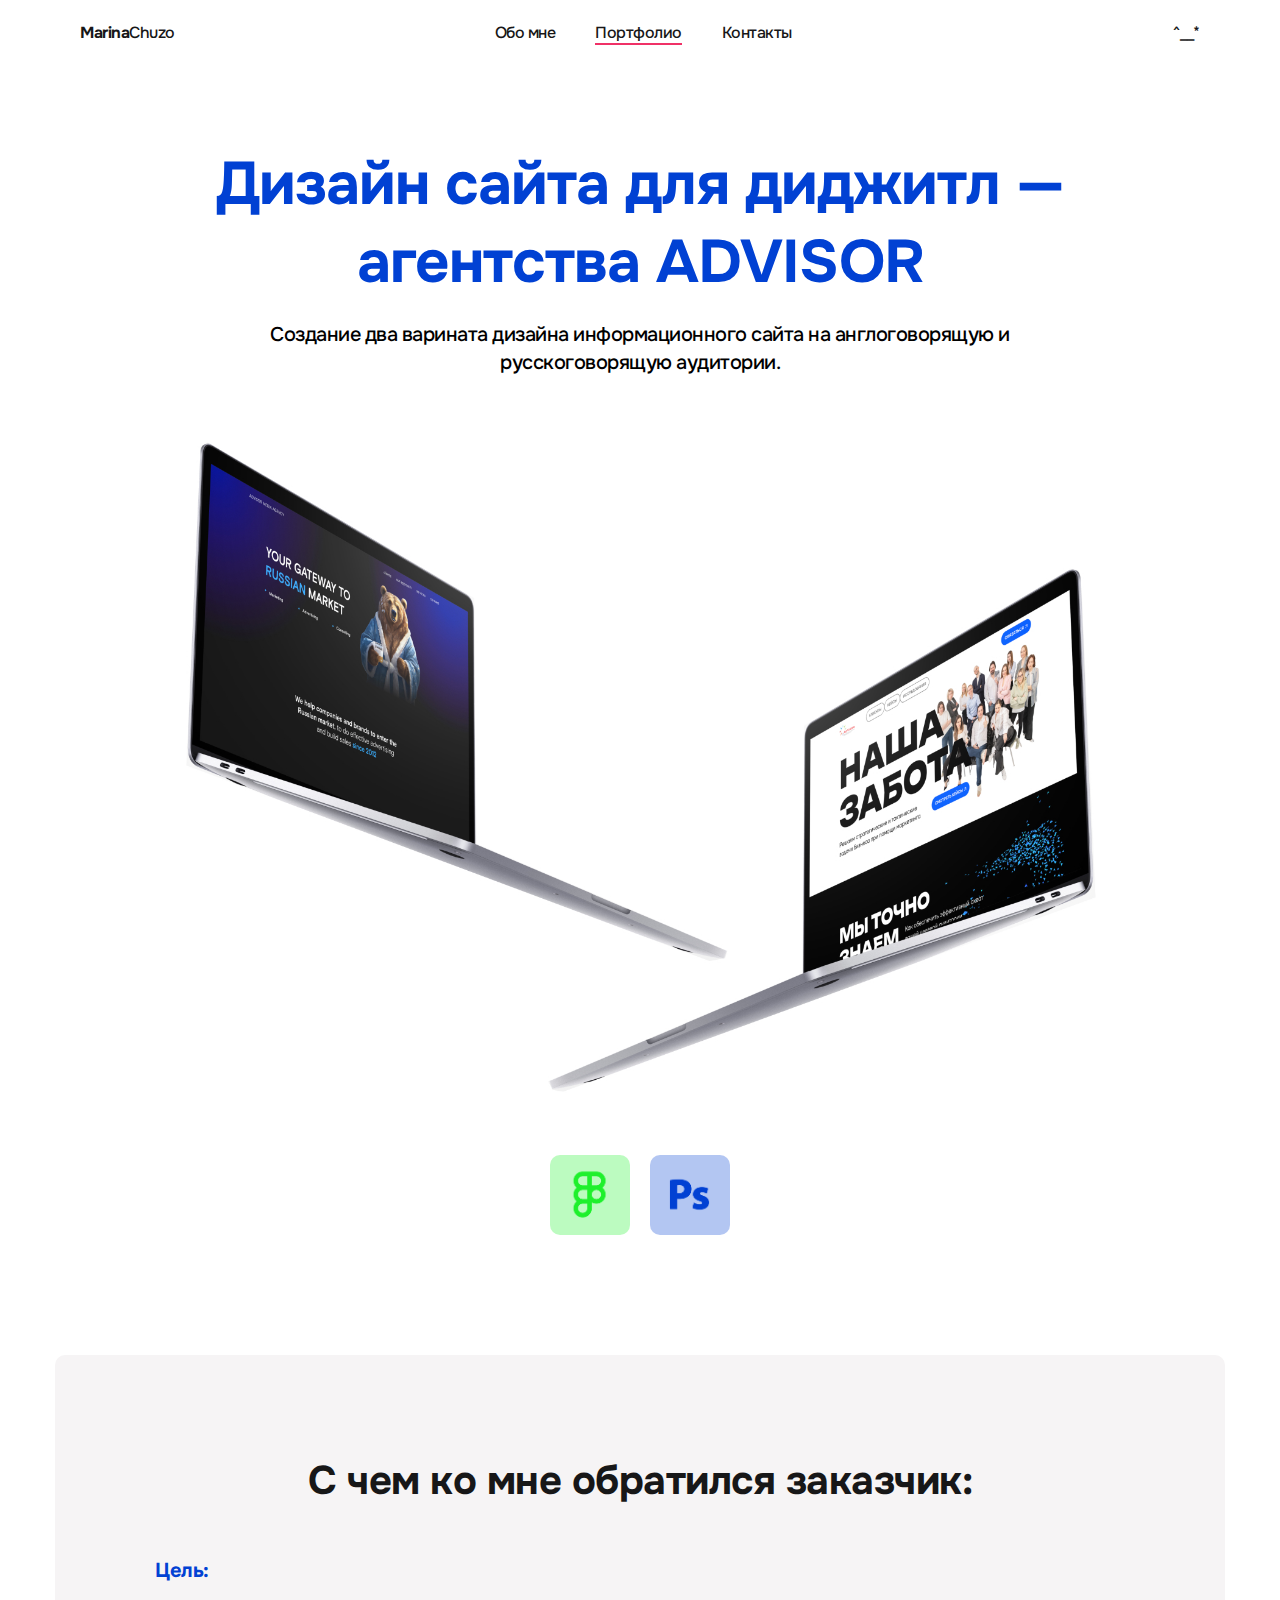
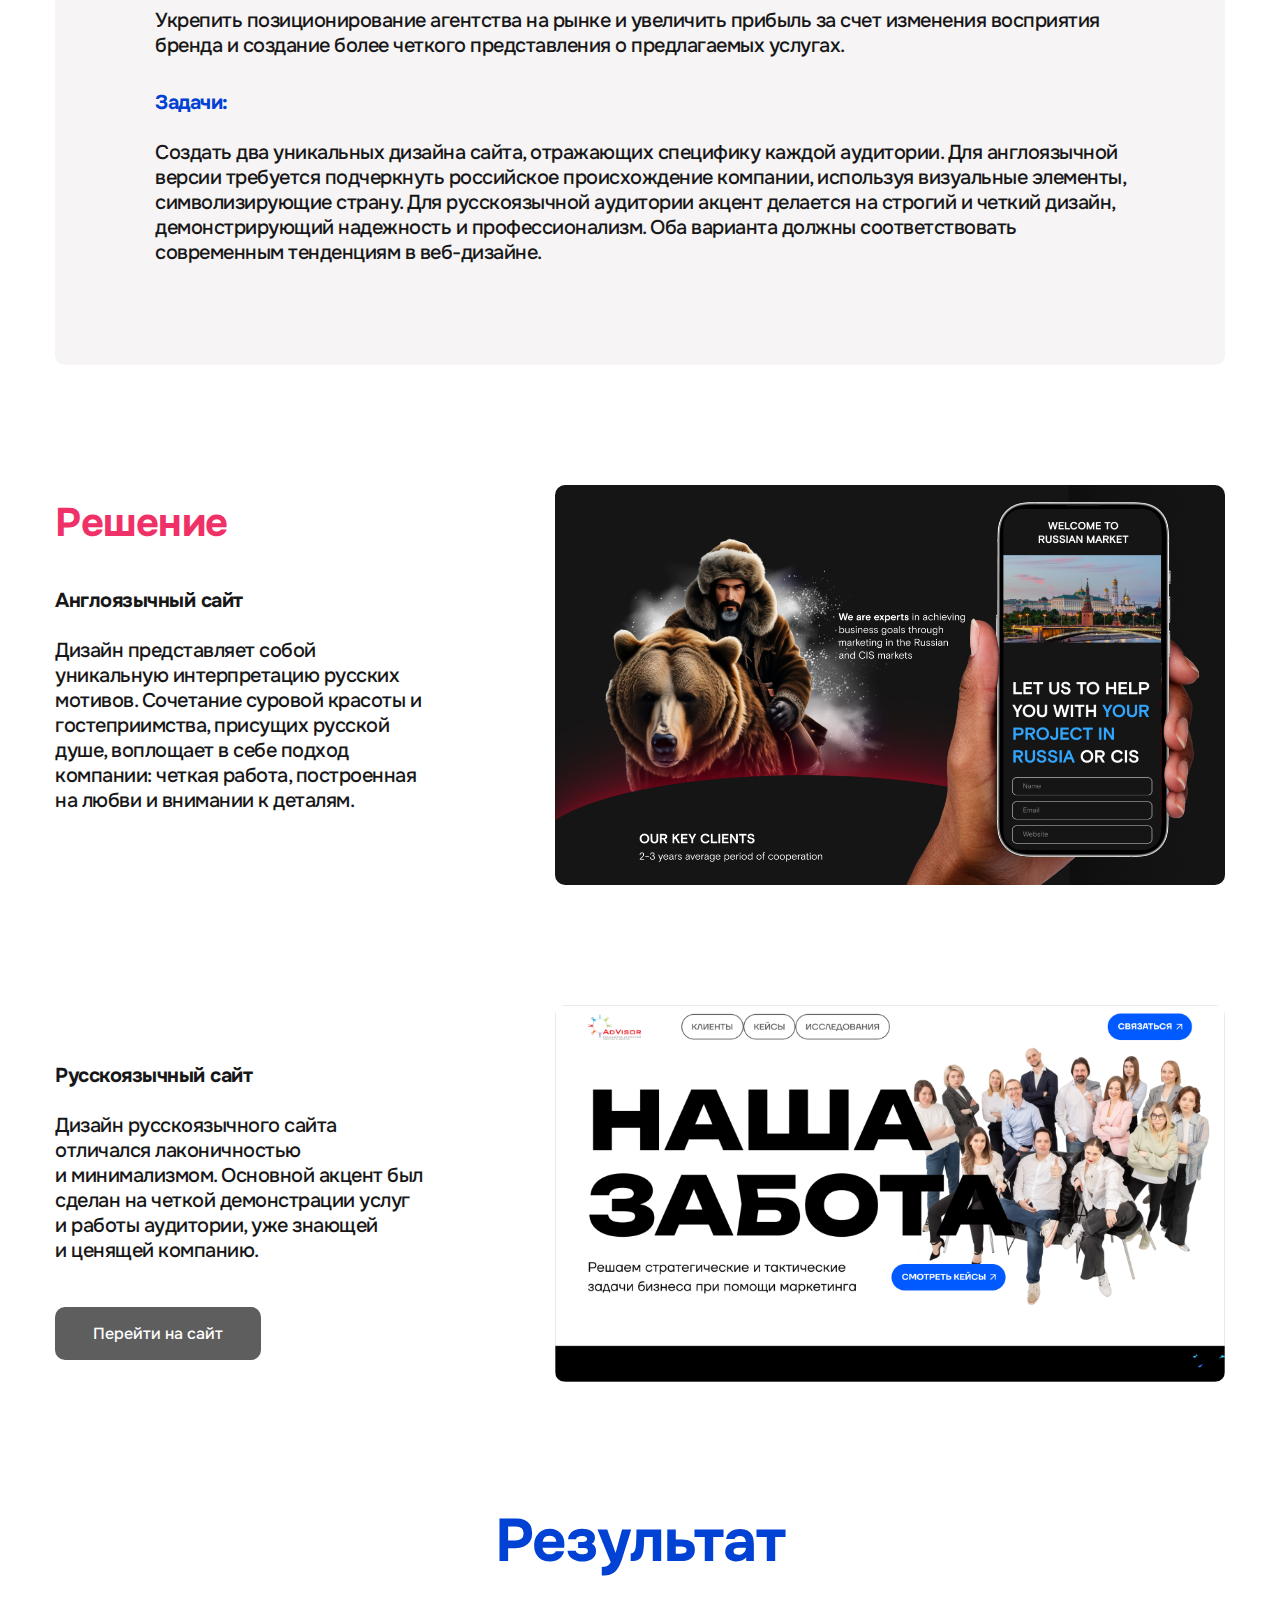
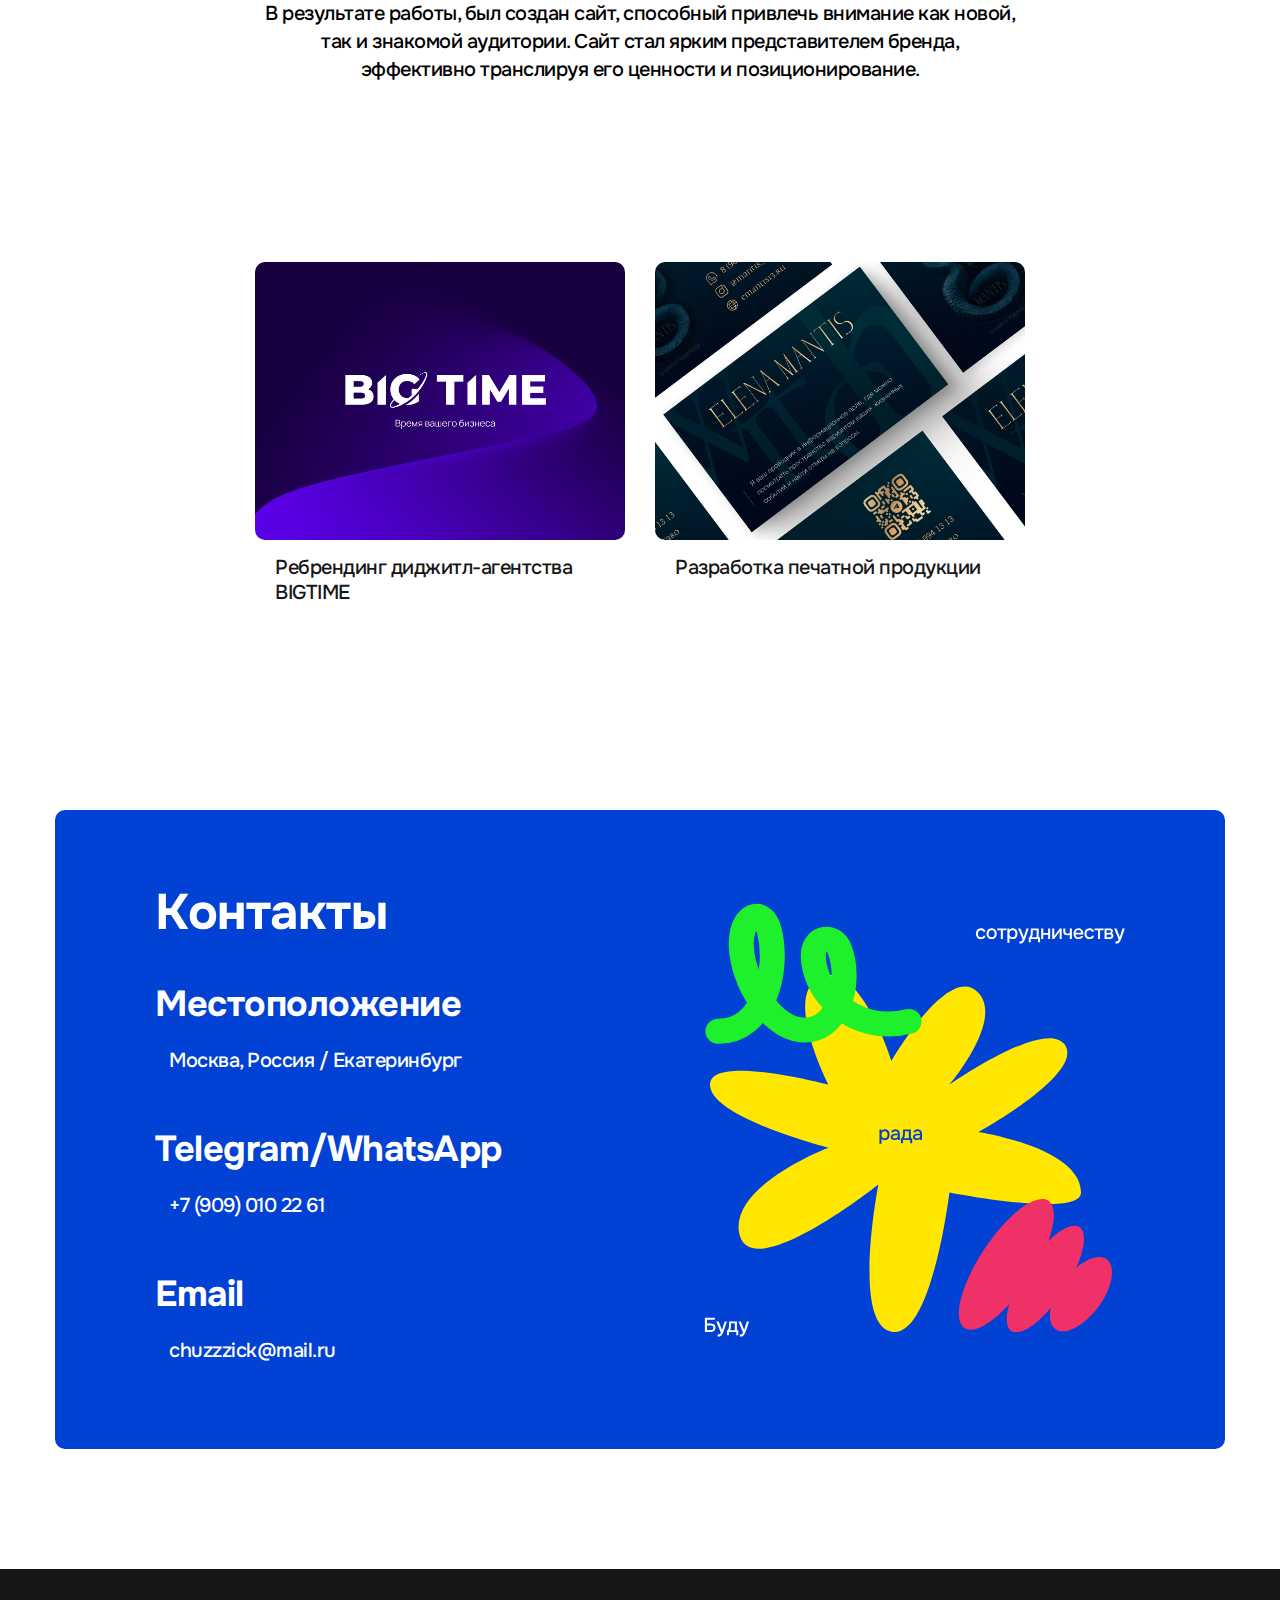
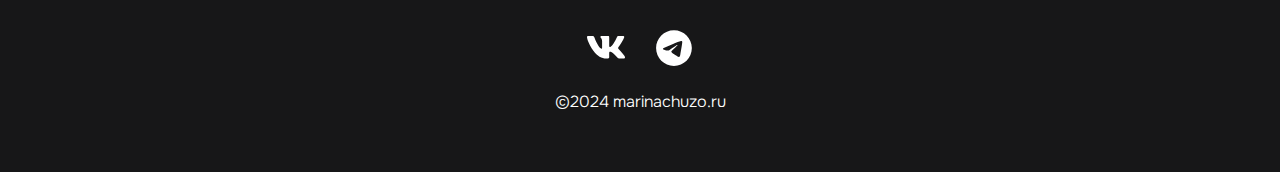
==== project-page-advisor.html @ 2501cfad "Add files via upload" ====
<!DOCTYPE html>
<html lang="en">
<head>
    <meta charset="UTF-8">
    <meta name="viewport" content="width=device-width, initial-scale=1.0">
    <title>Portfolio</title>
    <link rel="stylesheet" href="./css/main.css">
</head>

<body class="project_new">
    <nav class="nav_projects">
        <div class="container">
            <div class="nav-row">
                <a href="./index.html" class="logo"><strong>Marina</strong>Chuzo</a>
                <ul class="nav-list"> 
                    <li class="nav-list__items"><a href="index.html" class="nav-list__link">Обо мне</a></li>
                    <li class="nav-list__items"><a href="#div_id" class="nav-list__link--active">Портфолио</a></li>
                    <li class="nav-list__items"><a href="index.html" class="nav-list__link">Контакты</a></li>
                </ul>
                <div class="tg">^__*</div>
            </div>
        </div>
    </nav>
    
    <main class="main_case">
        <div class="container_main_case">
            <div class="project_main_case">
                <h1 class="title_main_case">Дизайн сайта для диджитл — <br>агентства ADVISOR</h2>
                <div class="case_disc">Создание два варината дизайна информационного сайта на англоговорящую и русскоговорящую аудитории. </div>
                <img src="./img/projects/advisor_main_big.jpg" alt="" class="project_case_cover">
                <div class="icons_prog">
                    <img src="./img/icons/figma.png" alt="" class="icon_figma">
                    <img src="./img/icons/ps.png" alt="" class="icon_ps">
                </div>
            </div>
        </div>
    </main>
    
<goal_task class="goal_task">
   <div class="container_goal">
        <div class="container_goal_text">
            <div class="subtitle_case"> 
              <p>С чем ко мне обратился заказчик:</p>
            </div>
            <div class="case_text">
              <strong> <em>Цель:</em> <br> <br> </strong> Укрепить позиционирование агентства на рынке и увеличить прибыль за счет изменения восприятия бренда и создание более четкого представления о предлагаемых услугах.
            </div>
            <div class="case_text">
             <strong> <em>Задачи:</em> <br> <br> </strong> Создать два уникальных дизайна сайта, отражающих специфику каждой аудитории. Для англоязычной версии требуется подчеркнуть российское происхождение компании, используя визуальные элементы, символизирующие страну. Для русскоязычной аудитории акцент делается на строгий и четкий дизайн, демонстрирующий надежность и профессионализм. Оба варианта должны соответствовать современным тенденциям в веб-дизайне.
            </div>
        </div>
    </div>
</goal_task>


<main class="solution">
    <div class="container_sol1">
        <div class="project_sol">
            <h1 class="title_sol">Решение</h2>
            <div class="case_text_sol">
                <strong>Англоязычный сайт<br> <br> </strong> Дизайн представляет собой уникальную интерпретацию русских мотивов. Сочетание суровой красоты и гостеприимства, присущих русской душе, воплощает в себе подход компании: четкая работа, построенная на любви и внимании к деталям.
            </div>
        </div>
        <img src="./img/projects/advisor2.jpg" alt="" class="case_cover_sol">
    </div>
    <div class="container_sol">
        <div class="project_sol">
            <div class="case_text_sol">
                <strong>Русскоязычный сайт<br> <br> </strong>Дизайн русскоязычного сайта отличался лаконичностью <br> и минимализмом. Основной акцент был сделан на четкой демонстрации услуг и работы аудитории, уже знающей <br> и ценящей компанию.
            </div>
            <a href="https://ad-visor.ru/?ysclid=m0ziyae33n662670393" class="bin3">Перейти на сайт</a>
        </div>
        <img src="/img/projects/advisor_main3.jpg" alt="" class="case_cover_sol">
    </div>
</main>

<main class="result">
    <div class="container_result">
        <div class="result_text">
            <h1 class="title_main_case">Результат</h2>
            <div class="case_disc">В результате работы, был создан сайт, способный привлечь внимание как новой, так и знакомой аудитории. Сайт стал ярким представителем бренда, эффективно транслируя его ценности и позиционирование.</div>
        </div>
    </div>
</main>

<main class="other">
    <div class="container_other"> 
                <ul class="projects"> 
                    <li class="project">
                        <a href="./project-page.html">
                            <img src="./img/projects/bigtime_main_small.png" alt="Project_img" class="project__img">
                         </a>
                         <h3 class="project_title">Ребрендинг диджитл-агентства BIGTIME</h3> 
                    </li>
                    <li class="project">
                        <a href="./project-print.html">
                            <img src="./img/projects/print_main1.jpg" alt="Project_img" class="project__img">
                            <h3 class="project_title">Разработка печатной продукции</h3>
                        </a>
                    </li>
                </div>
        </div>
    </div>
</main>
   
<div class="contact">
    <div id="contact"></div>
 <div class="container-contact">
    <h2 class="title-contact">Контакты</h2>
    <ul class="block_text_contacts">
        <li class="subtitle_cont"> 
         <p>Местоположение</p>
        </li>
        <li class="text_about">
         <p>Москва, Россия / Екатеринбург</p>
        </li>
    </ul>
    <ul class="block_text_contacts">
        <li class="subtitle_cont"> 
         <p>Telegram/WhatsApp</p>
        </li>
        <li class="text_about">
         <p>+7 (909) 010 22 61</p>
        </li>
    </ul>
    <ul class="block_text_contacts">
        <li class="subtitle_cont"> 
         <p>Email</p>
        </li>
        <li class="text_about">
         <p>chuzzzick@mail.ru</p>
        </li>
    </ul>
    <img src="./img/pic-cont.svg" alt="pic-cont" class="pic-cont">
 </div>
</div>


    <footer class="footer">
        <div class="container_footer">
            <div class="footer_wrapper">
                <ul class="social">
                    <li class="social_item"><a href="#!"><img src="./img/icons/vk.svg" alt="link"></a></li>
                    <li class="social_item"></li><a href="#!"><img src="./img/icons/telegram.svg" alt="link"></a></li>
                 </ul>
                 <div class="copyright">
                    <p>©2024 marinachuzo.ru</p>
                </div>
             </div>
         </div>
     </footer>

</body>
</html>
---- css/main.css ----
@import "./reset.css";
@import url('https://fonts.googleapis.com/css2?family=Onest:500;700&display=swap');

/*
  font-family: "Onest", sans-serif;
  font-optical-sizing: auto;
  font-weight: 500, 700;
  font-style: normal;
  */
  
  :root {
    --black:#171718;
    --black-border:#171718;
    --white:#ffff;
    --pink:#F03167; 
    --yellow:#FFE701;
    --blue: #0141D3;
  }

  html, body.home {
    font-family: "Onest", sans-serif;
    letter-spacing: -0.5px;
    background-color:#ffffff;
    font-weight: 500;
  }

/* NAv */

.nav_main {
  max-width: 1170px;
  margin: 10px auto;
  padding: 12px 20px;
  border-radius: 10px;
  background-color:var(--white);
  color: var(--black);
}

.container {
  display:flex;
  justify-content: center;
  width: 1130px;
}

  .nav-row {
    display: flex;
    align-items:normal;
    flex-wrap: wrap;
  
  }

  .logo {
    color:var(--black);
    font-size:16px;
  }

  .nav-list {
    display:flex;
    justify-content: center;
    column-gap: 40px;
    padding-left: 320px;
    padding-right: 380px;
  }


  .nav-list__link {
    color: var(--black);
    transition: color 0.2s ease-in;
  }

  .nav-list__link:hover {
    color: #F03167;
  }

  .nav-list__link--active {
    position: relative;
    color: var(--black);
  }

  .nav-list__link--active::before {
    content:"";
    position: absolute;
    left: 0;
    top: 100%;
    display: block;
    height: 2px;
    width: 100%;
    background-color:var(--pink);}

/*header*/

    .header__container {
      max-width: 1170px;
      margin: 0px auto;
      height: 538px;
      border-radius: 10px;

      background-color:var(--white);
      color: var(--black);

      background-image: url('./../img/header_bg.svg');
    }

.header__container_text {
  align-items: center;
}

    .header__title {
      font-size: 96px;
      margin-bottom: 30px;
      margin-left: auto;
      margin-right: auto;
      margin-top: 60px;
      letter-spacing: -3px;
      line-height:120%;
      max-width: 760px;
      font-weight: 500;
    text-align: center;
  
    }
 
    .header__text {
      font-size: 20px;
      font-weight:500;
      margin-left: auto;
      margin-right: auto;
      margin-bottom: 60px;
      text-align: center;
      letter-spacing: -1px;
      width: 450px;
      line-height:140%;
    }

    .header__title em {
      color: #F03167;
      font-style: normal;
    }

/*Button*/
    .bin {
      padding: 16px 38px;
      font-weight: 500;
      font-size: 16px;
      letter-spacing: 0px;
      background-color: #F03167;
      color: #fff;
      border-radius: 10px;
      margin: 505px;
      transition: opacity 0.2s ease-in;
    }

    .bin:hover {
      opacity: 0.8;
    }

    .bin:active {
      position: relative;
      top: 1.5px;
    }

/*General*/
.section {
background-color: #ffffff;
margin: 120px 0;
text-align: center;
}

.container_main {
  margin-left: auto;
  margin-right: auto;
  max-width: 1170px;
}

.title-1 {
font-size: 50px;
letter-spacing: -1px;
line-height:130%;
font-weight: 700;
padding-left: 10px;
color: #0141D3;
}


/* ABOUT */

.container_aboutme {
  max-width: 1170px;
  height: 693px;
  display: flex;
  margin: 120px auto ;
  border-radius: 10px;
  position:relative;
  background-color: #F03167;
}

.about_img {
  max-width: 515px;
  height: 642px;
}

.form_yellow_about {
  max-width: 160px;
  position: absolute;
  left:150px;
	top:20px;
}

.container_text_about {
  margin-left: 40px;
  margin-top: 110px;
}

.titleabout-1 {
  margin-bottom: 60px;
  font-size: 50px;
  letter-spacing: -1px;
  line-height:130%;
  font-weight: 700;
  color: var(--yellow);
  }

.container_text_about_exp {
  margin-bottom: 50px;
  }

.container_text_about_skills {
  margin-bottom: 40px;
  }

.exp {
  display: flex;
  align-items:top;
}

.line {
  padding-bottom: 16px;
}

.subtitle_about{
font-size: 40px;
font-weight: 700;
padding-bottom: 20px;
color: #fff;
}

.text_about {
  max-width: 440px;
  font-size: 20px;
  line-height:140%;
  padding-left: 14px;
  padding-bottom:14px;
  color: #fff;
}

.frames_skills {
  display:flex;
  justify-content: center;
  column-gap: 10px;
}


.frame_skill {
  max-width:fit-content;
  font-size: 20px;
  line-height:140%;
  padding: 8px 16px !important;
  border-radius: 10px;
  color: #F03167 ;
  background-color: #fff;
}


/*Projects*/

.container_main {
  position:relative;
}

.projects {
  display: flex;
  flex-wrap: wrap;
  column-gap: 30px;
  row-gap: 30px;
  display: flex;
  justify-content: center;
}

.hj2 {
  display: flex;
  justify-content: center;
}

.heading_pj{
  display: flex;
  align-items: center;
  height: 120px;
  margin-bottom: 40px;
}

.form_blue {
  max-width: 150px;
}


.project {
 max-width: 370px;
 background-color: #fff;
 border-radius: 10px;
 transition-property: box-shadow, transform, font-weight;
 transition-duration: 350ms;
 transition-timing-function: ease;
 font-weight: 500;
}

.project_title {
  padding: 15px 20px 25px;
  font-size: 20px;
  color:var(--black);
  transition: font-weight;
}

.project:hover {
  box-shadow: 0px 5px 25px rgba(0, 0, 0, 0.30);
  transform: translateY(-8px);
  font-weight: 700;
}


.project__img {
  border-radius: 10px;
}


/*CONTACTS*/

.container-contact {
  max-width: 1170px;
  height:fit-content;
  margin: 120px auto ;
  border-radius: 10px;
  position:relative;
  background-color:var(--blue);
  padding: 70px 100px;
  position: relative;
}
 
.title-contact {
  color: #fff;
  font-size: 50px;
  font-weight: 700;
}

.subtitle_cont {
  font-size: 36px;
  font-weight: 700;
  padding-bottom: 20px;
  color: #fff;
}

.block_text_contacts {
  margin-top: 37px;
}

.pic-cont {
max-width: 446px;
position: absolute;
top: 82px;
right: 100px;
}

/* FOOTER */

.footer {
  padding: 60px;
  background-color: #171718;
  color: #fff;
  font-weight: 500;
  font-size: 16px;
}

.container_footer {
  display: flex;
  justify-content: center;
}

.footer_wrapper {
  display: flex;
  flex-direction: column;
  align-items: center;
  row-gap: 24px;
}

.social {
  display: flex;
  align-items: center;
  column-gap: 15px;
}

.copyright {
  letter-spacing: 0px;
  font-weight: 300;
}

/* PROJECTS PAGE*/

body.project_new {
  background-color:#ffffff;
}

.nav_projects {
  max-width: 1170px;
  margin: 0px auto;
  padding: 22px 20px;
  border-radius: 10px;
  background-color:var(--white);
  color: var(--black);
}

/*CASE PAGES*/

.goal_task {
  display:flex;
  justify-content: center;
}


.main_case {
  display:flex;
  justify-content: center;
}


.project_main_case {
  max-width: 1170px;
  margin: 80px 60px auto;
}

.title_main_case {
  font-size: 60px;
  letter-spacing: -1px;
  line-height:130%;
  font-weight: 700;
  color: #0141D3;
  margin-bottom: 20px;
  text-align: center;
}

.case_disc {
  max-width: 750px;
  font-size: 20px;
  line-height:140%;
  text-align: center;
  margin-bottom: 60px;
  margin-left: auto;
  margin-right: auto;
}

.project_case_cover {
  max-width: 1170px;
  /*height: 650px;*/
  border-radius: 10px;
}


.icons_prog {
margin-top: 60px;
display: flex;
justify-content: center;
}

.icons_prog1 {
  margin-top: 40px;
  display: flex;
  justify-content: center;
  margin-bottom: 80px;
  }

.icon_figma {
  max-width: 80px;
  margin-right: 10px;
  border-radius: 10px;
}

.icon_ps {
  max-width: 80px;
  margin-left: 10px;
  border-radius: 10px;
}

.icon_ai {
  max-width: 80px;
  margin-left: 20px;
  border-radius: 10px;
}

.container_goal {
  background-color: #F6F4F5;
  border-radius: 10px;
  max-width: 1170px;
  margin-top: 120px;
  margin-bottom: 120px;
  padding: 100px 100px;
}

.container_goal_text {
  max-width: 970px;
}

.subtitle_case {
  display: flex;
  justify-content: center;
  font-size: 40px;
  font-weight: 700;
  padding-bottom: 20px;
  color: var(--black);
}

.case_text {
  font-size: 20px;
  color:var(--black);
  margin-top: 32px;
}

.case_text em {
  color: var(--blue);
  font-style: normal;
}

.container_text_sol {
  display: flex;
  justify-content: center;
}

.title_sol {
  font-size: 40px;
  font-weight: 700;
  padding-bottom: 20px;
  color: var(--pink);
}


.title_sol em{
  font-size: 40px;
  font-weight: 700;
  padding-bottom: 60px;
  color: var(--black);
  font-style: normal;

}

.case_text_sol {
  font-size: 20px;
  color:var(--black);
  margin-top: 20px;
  margin-bottom: 60px;
}

.case_cover_sol {
max-width: 670px;
border-radius: 10px;
}

.solution {
  max-width: 1170px;
  margin-left: auto;
  margin-right: auto;
}


.container_sol {
  display: flex;
  align-items: center;
  margin-bottom: 60px;
}

.container_sol1 {
  display: flex;
  align-items: center;
  margin-bottom: 120px;
}


.project_sol {
  margin-right: 130px;
}

/*SLIDER*/

.slider {
 display: flex;
 justify-content: center;
}

.slider_ph {
  margin: 60px 0;
  max-width: 1170px;
}

/*RESULT*/

.result {
  display: flex;
  justify-content: center;
}

.container_result {
  height:180px;
  margin: 60px 0;
}

.container_text {
  max-width: 1170px;
}

.bin2 {
  padding: 16px 38px;
  font-weight: 500;
  font-size: 16px;
  letter-spacing: 0px;
  background-color: #F03167;
  color: #fff;
  border-radius: 10px;
  margin-left: auto;
  margin-right: auto;
  transition: opacity 0.2s ease-in;
}

.bin2:hover {
  opacity: 0.8;
}

.bin2:active {
  position: relative;
  top: 1.5px;
}

.bin3 {
  padding: 16px 38px;
  font-weight: 500;
  font-size: 16px;
  letter-spacing: 0px;
  background-color: #5E5E5E;
  color: #fff;
  border-radius: 10px;
  margin-left: auto;
  margin-right: auto;
  transition: opacity 0.2s ease-in;
}

.bin3:hover {
  opacity: 0.8;
}

.bin3:active {
  position: relative;
  top: 1.5px;
}

/*OTHER*/

.other {
display: flex;
justify-content: center;
}

.container_other {
  margin-top: 120px;
  margin-bottom: 60px;
  max-width: 1170px;
}
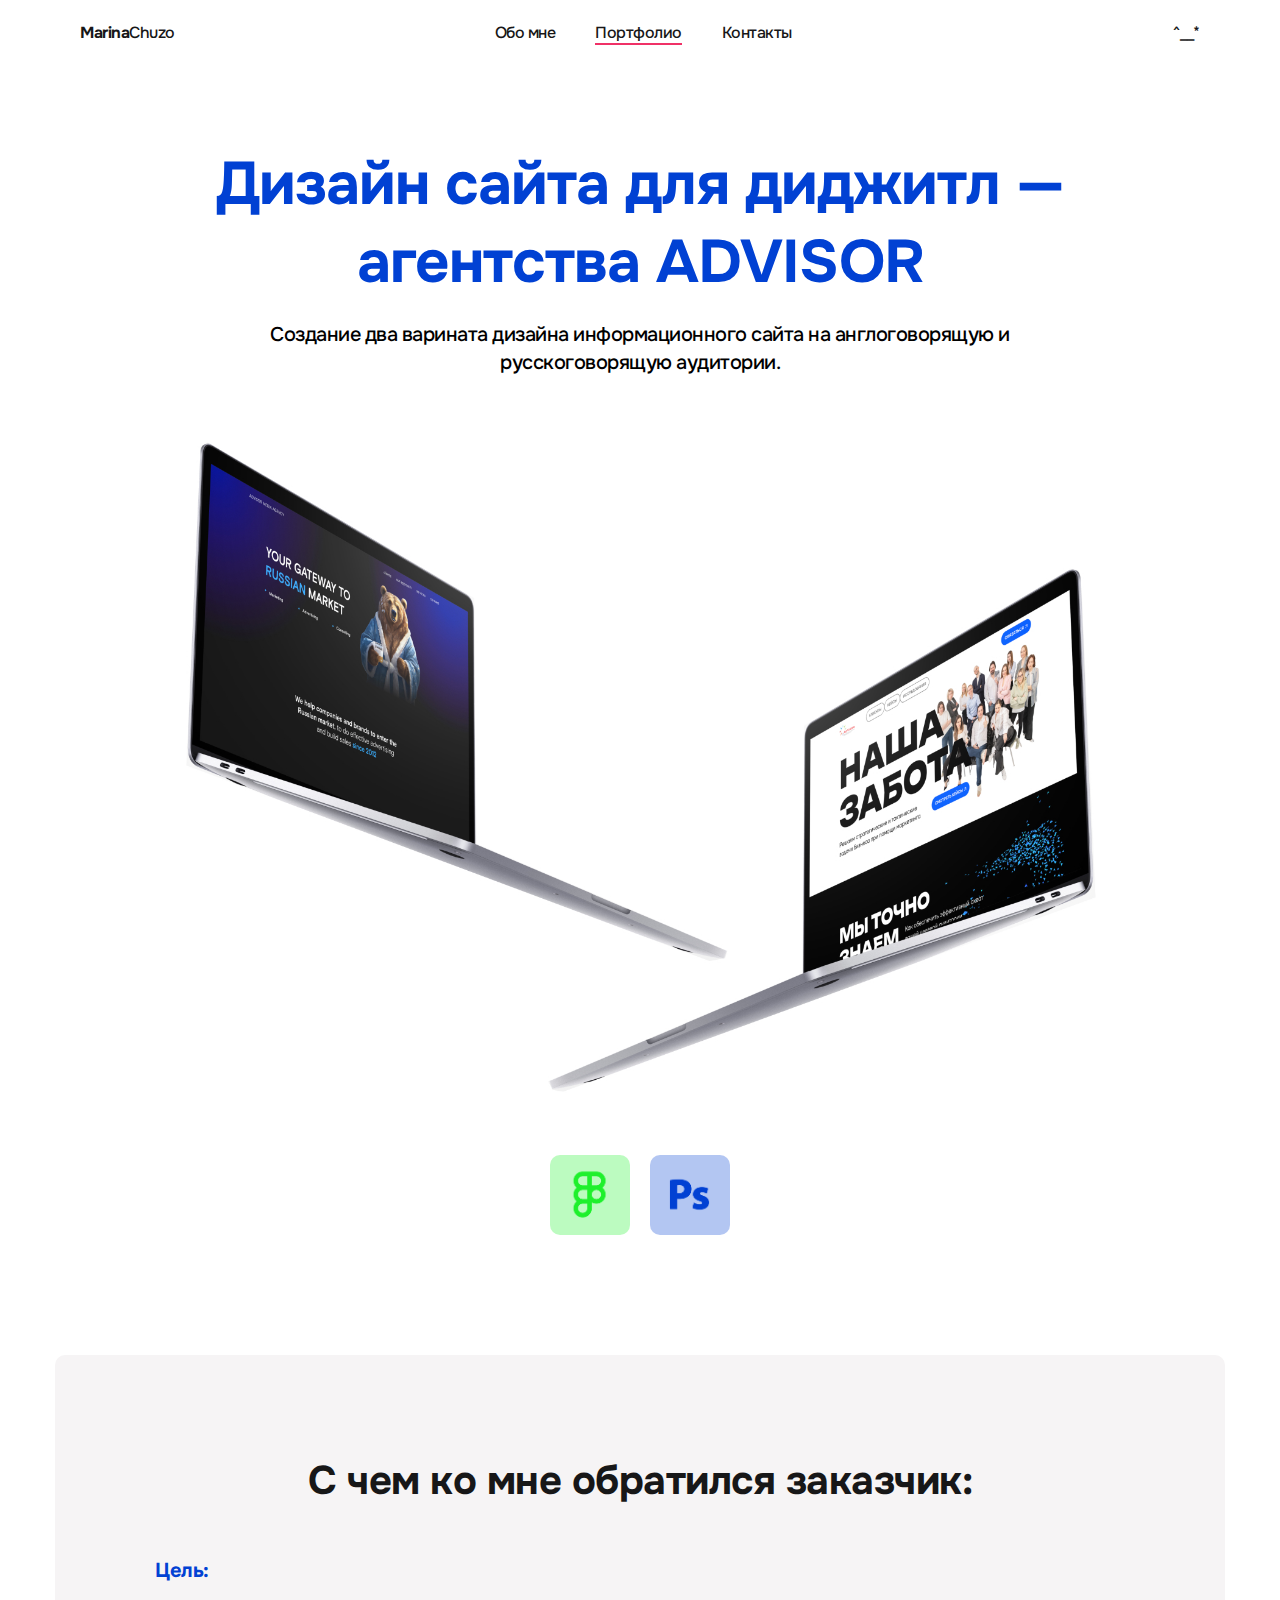
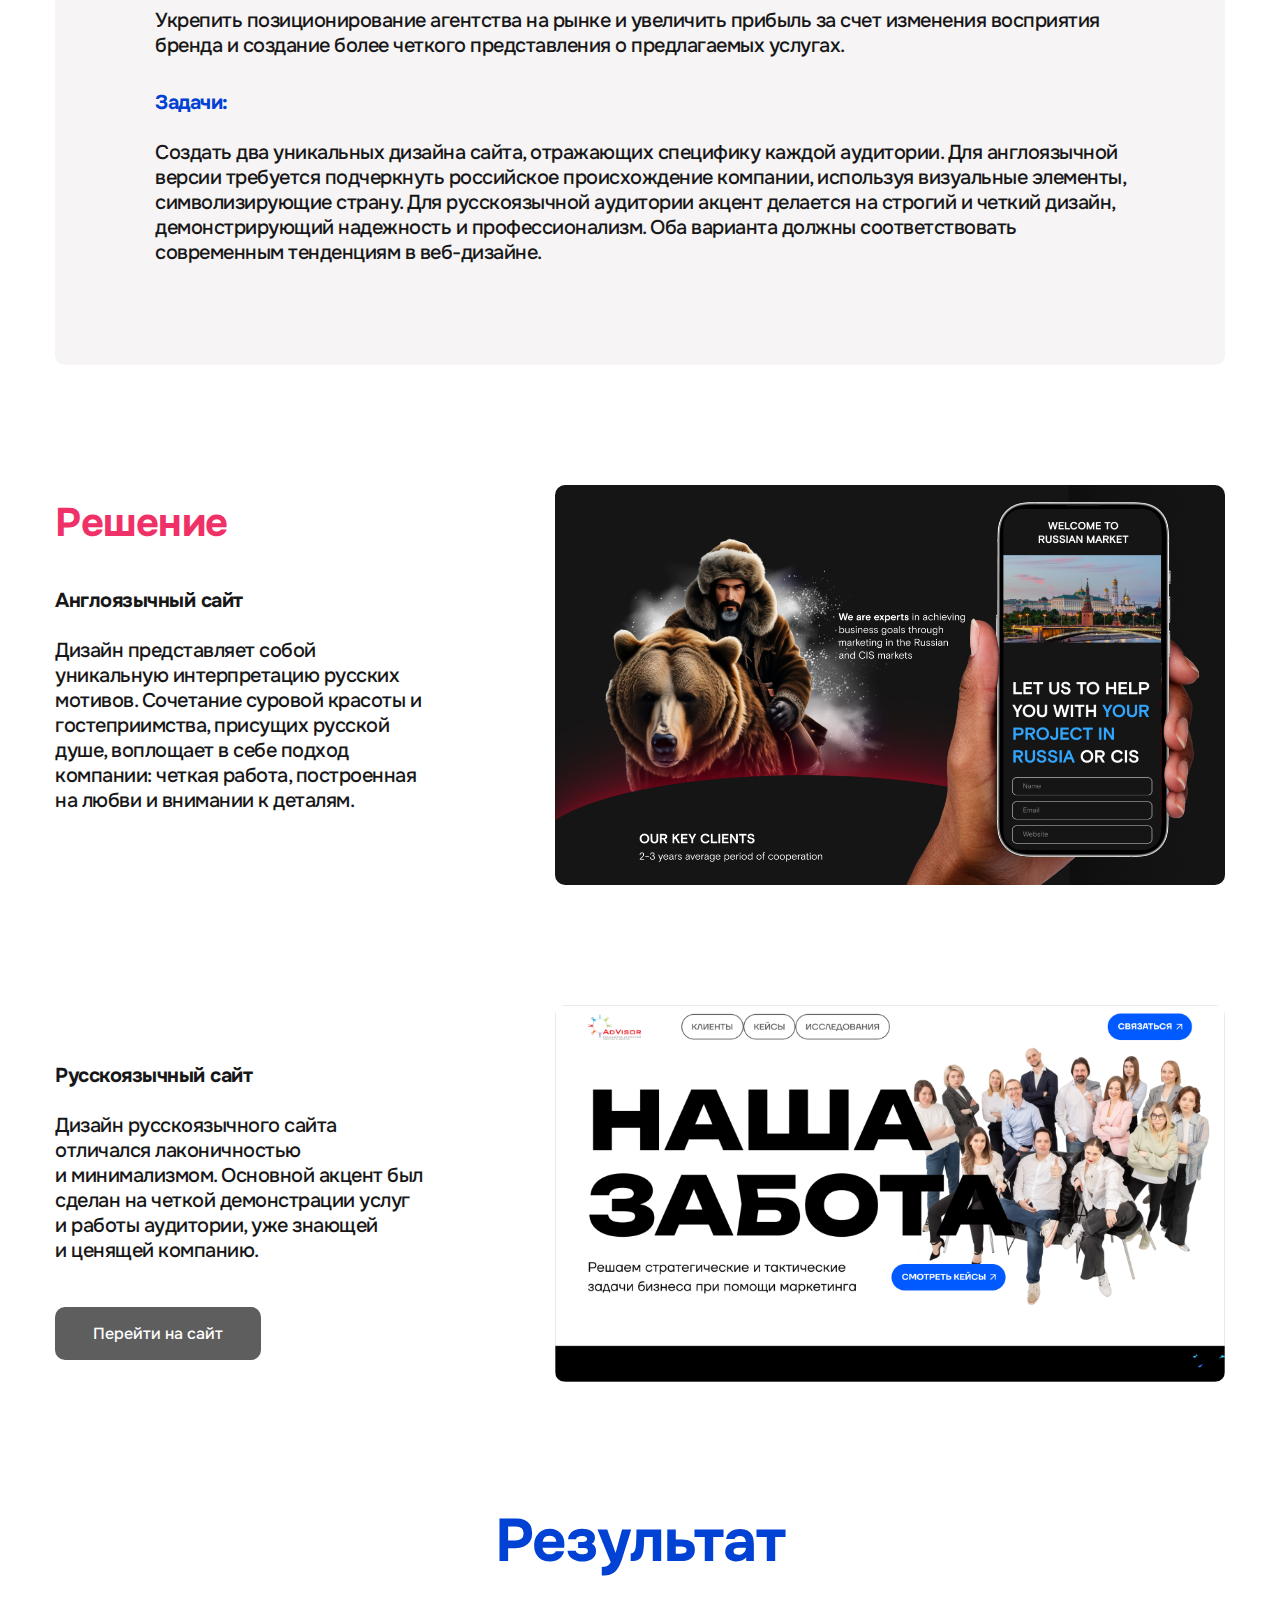
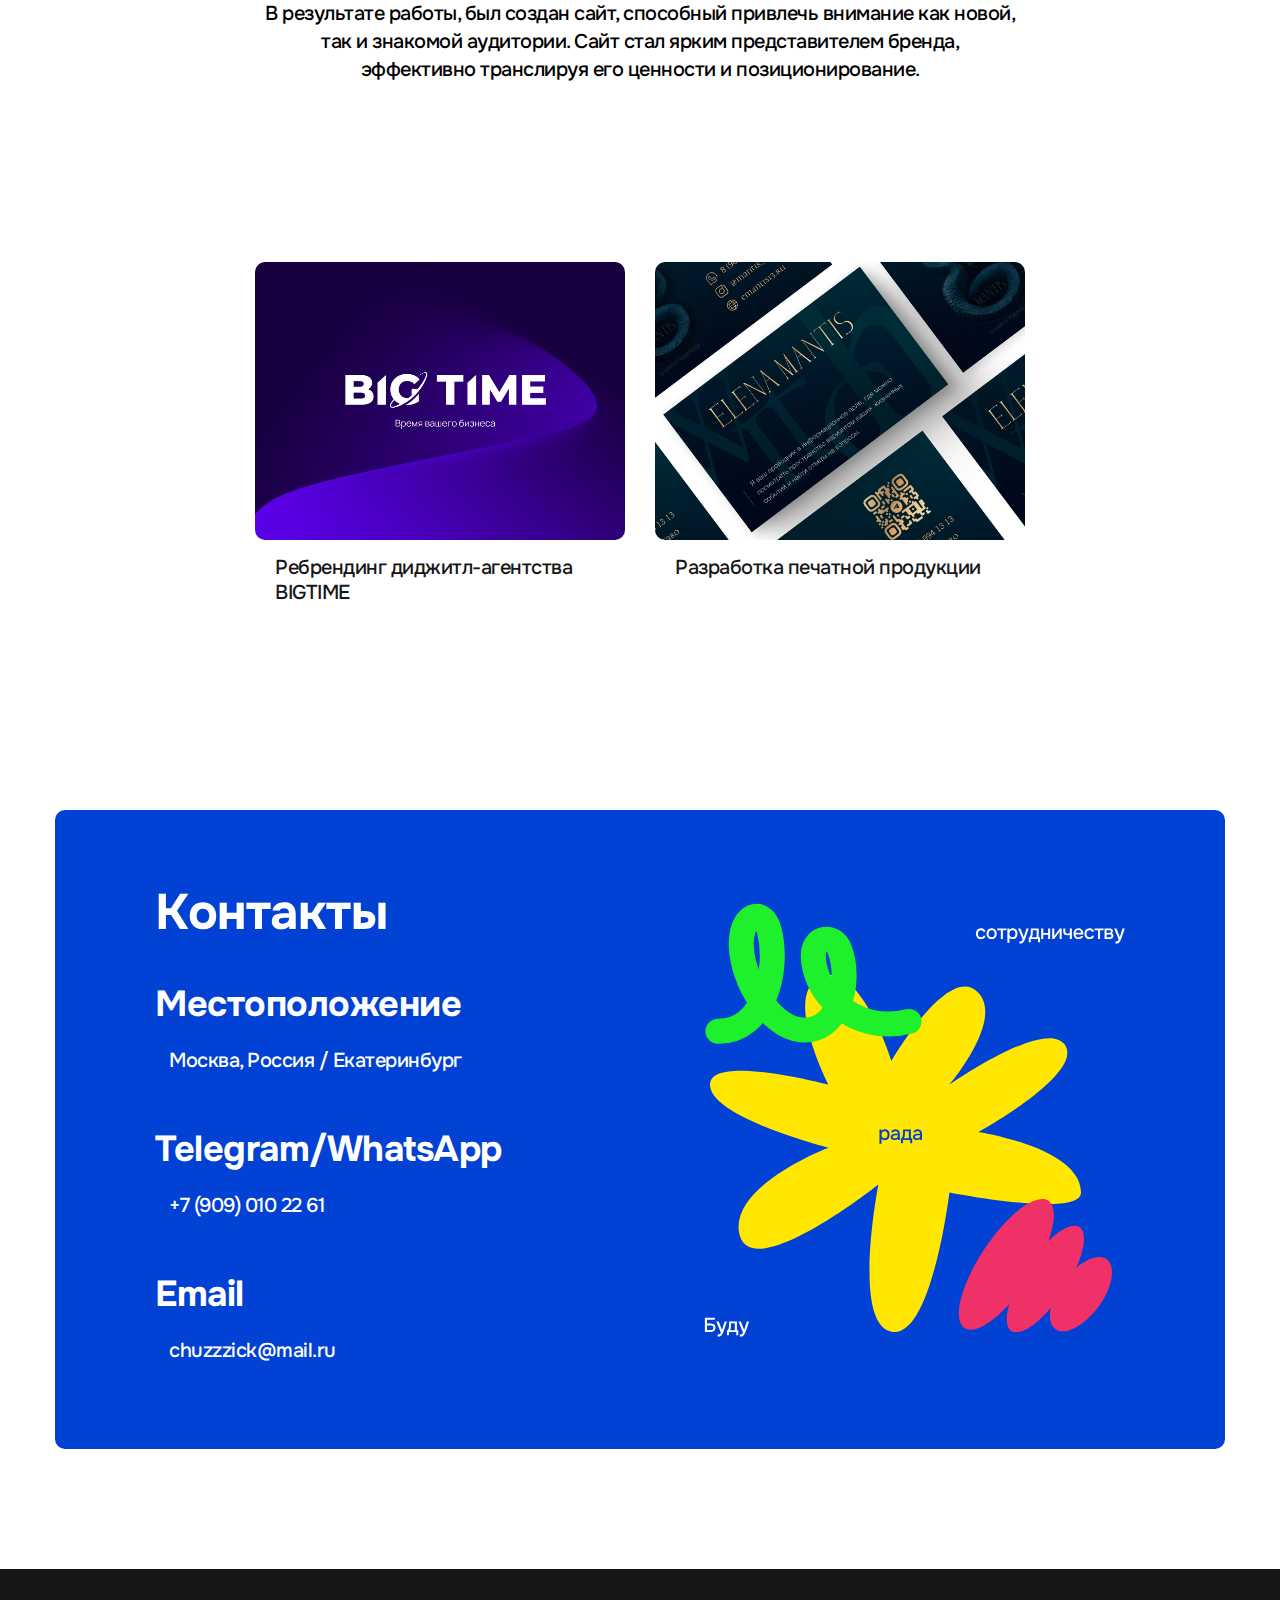
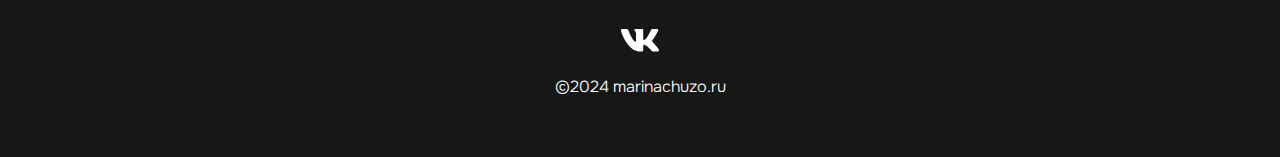
==== commit 6cd2c750: "Add files via upload" ====
--- a/project-page-advisor.html
+++ b/project-page-advisor.html
@@ -70,7 +70,7 @@
             </div>
             <a href="https://ad-visor.ru/?ysclid=m0ziyae33n662670393" class="bin3">Перейти на сайт</a>
         </div>
-        <img src="/img/projects/advisor_main3.jpg" alt="" class="case_cover_sol">
+        <img src="./img/projects/advisor_main3.jpg" alt="" class="case_cover_sol">
     </div>
 </main>
 
@@ -135,20 +135,18 @@
  </div>
 </div>
 
-
-    <footer class="footer">
-        <div class="container_footer">
-            <div class="footer_wrapper">
-                <ul class="social">
-                    <li class="social_item"><a href="#!"><img src="./img/icons/vk.svg" alt="link"></a></li>
-                    <li class="social_item"></li><a href="#!"><img src="./img/icons/telegram.svg" alt="link"></a></li>
-                 </ul>
-                 <div class="copyright">
-                    <p>©2024 marinachuzo.ru</p>
-                </div>
-             </div>
-         </div>
-     </footer>
+<footer class="footer">
+    <div class="container_footer">
+        <div class="footer_wrapper">
+             <ul class="social">
+                <li class="social_item"><a href="https://vk.com/marinachuzo"><img src="./img/icons/vk.svg" alt="link"></a></li>
+            </ul>
+            <div class="copyright">
+                <p>©2024 marinachuzo.ru</p>
+            </div>
+        </div>
+    </div>
+</footer>
 
 </body>
 </html>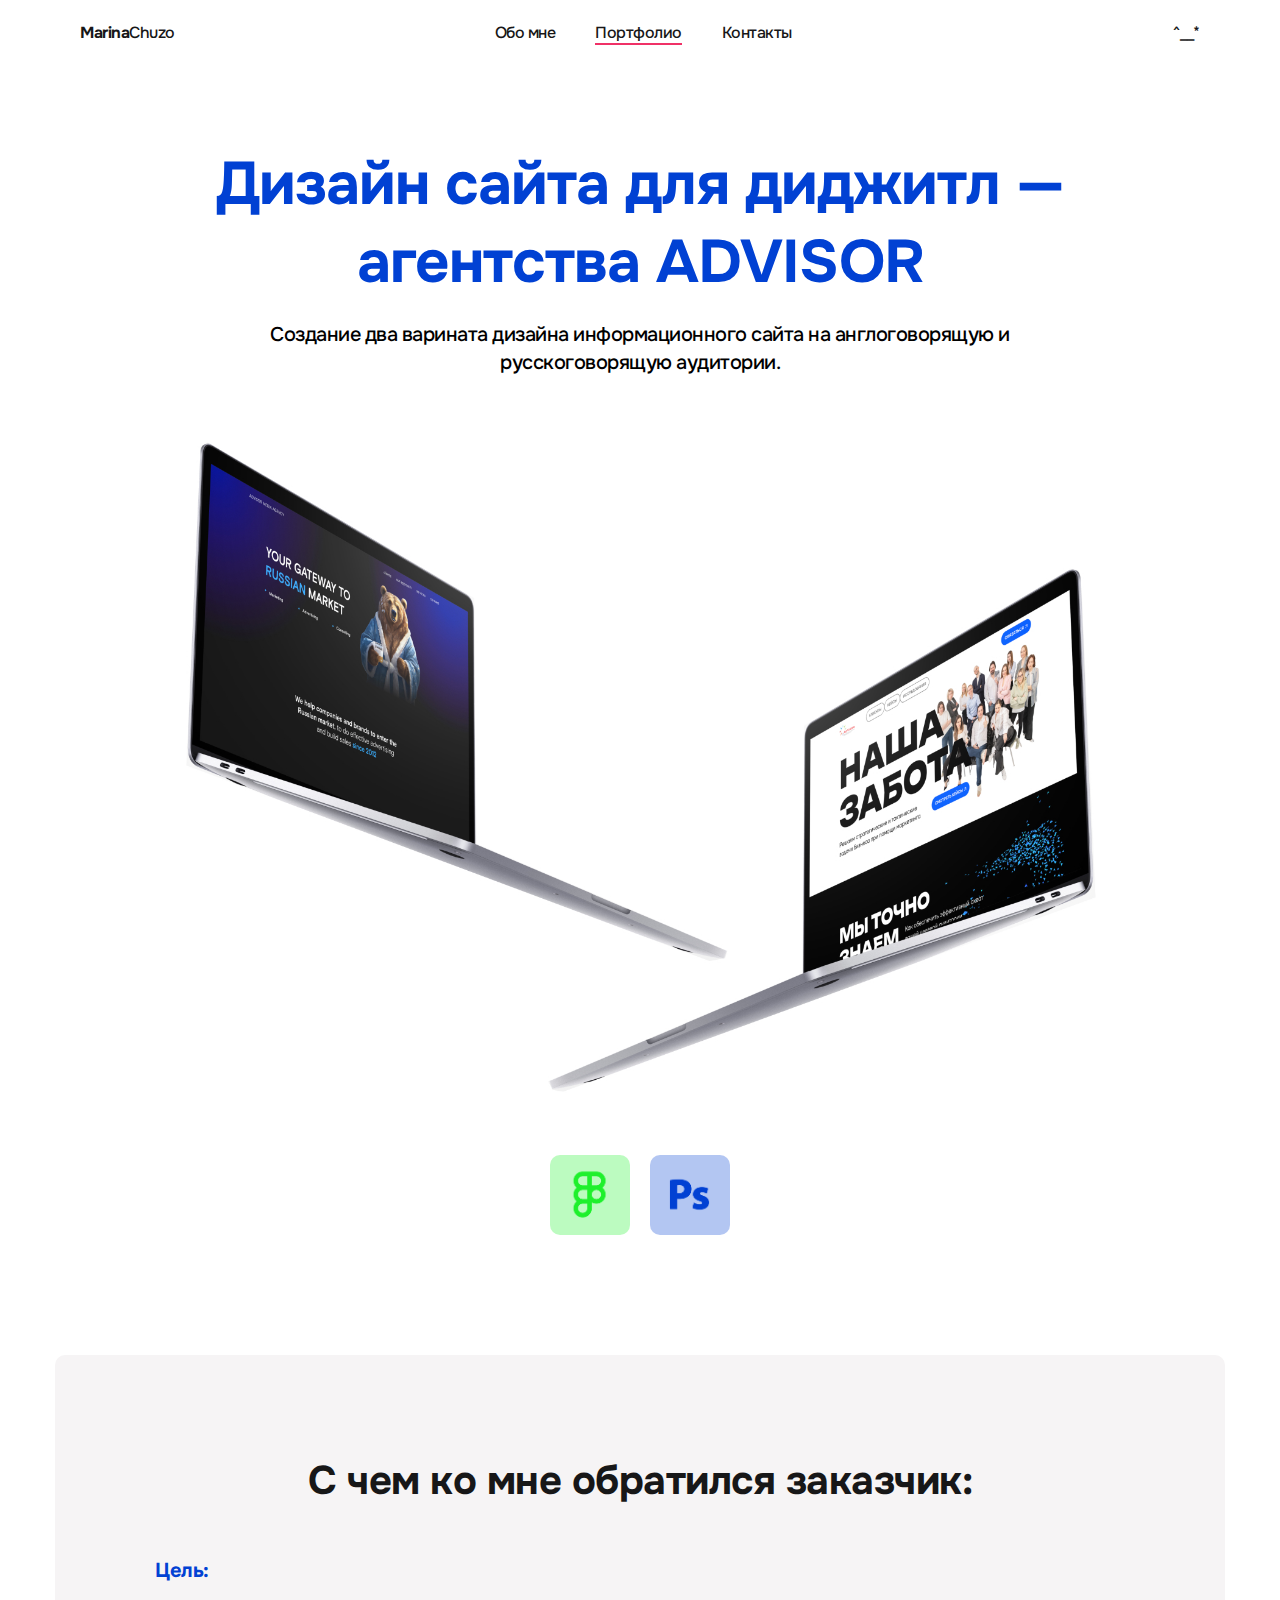
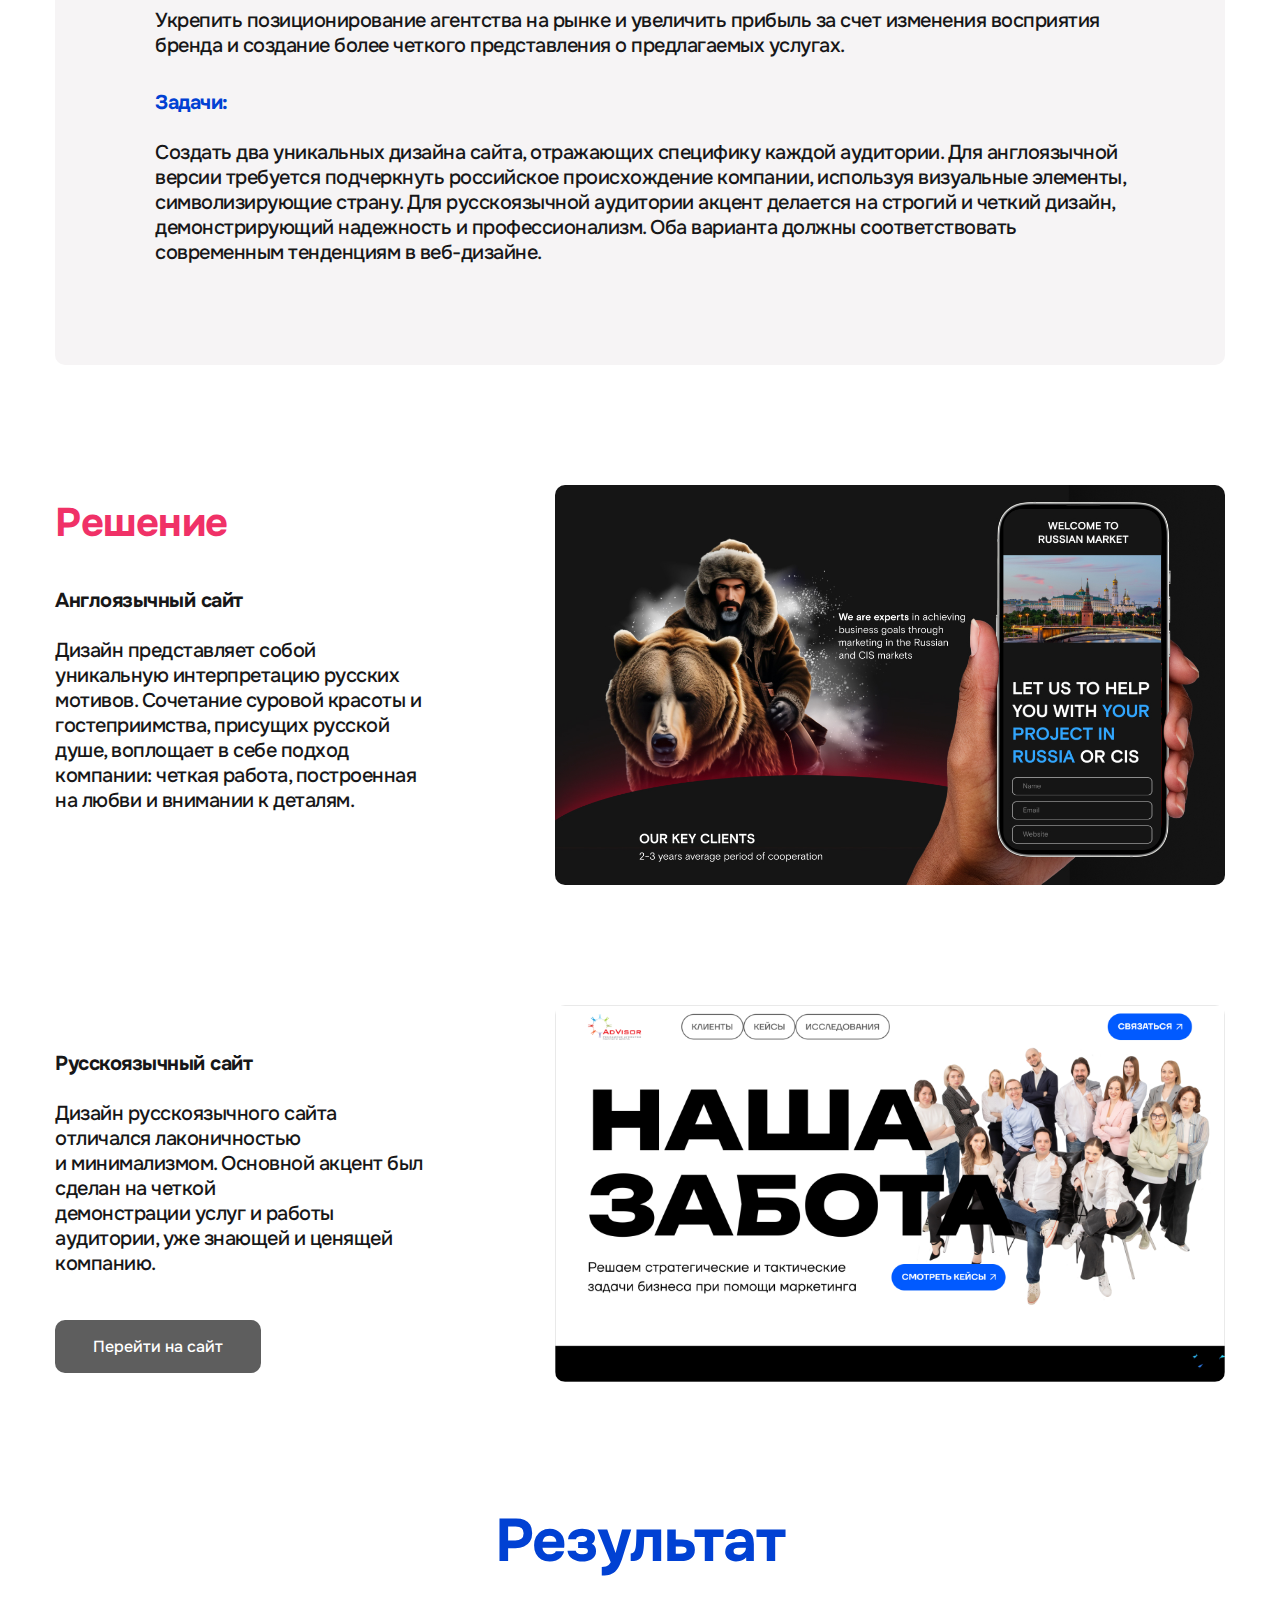
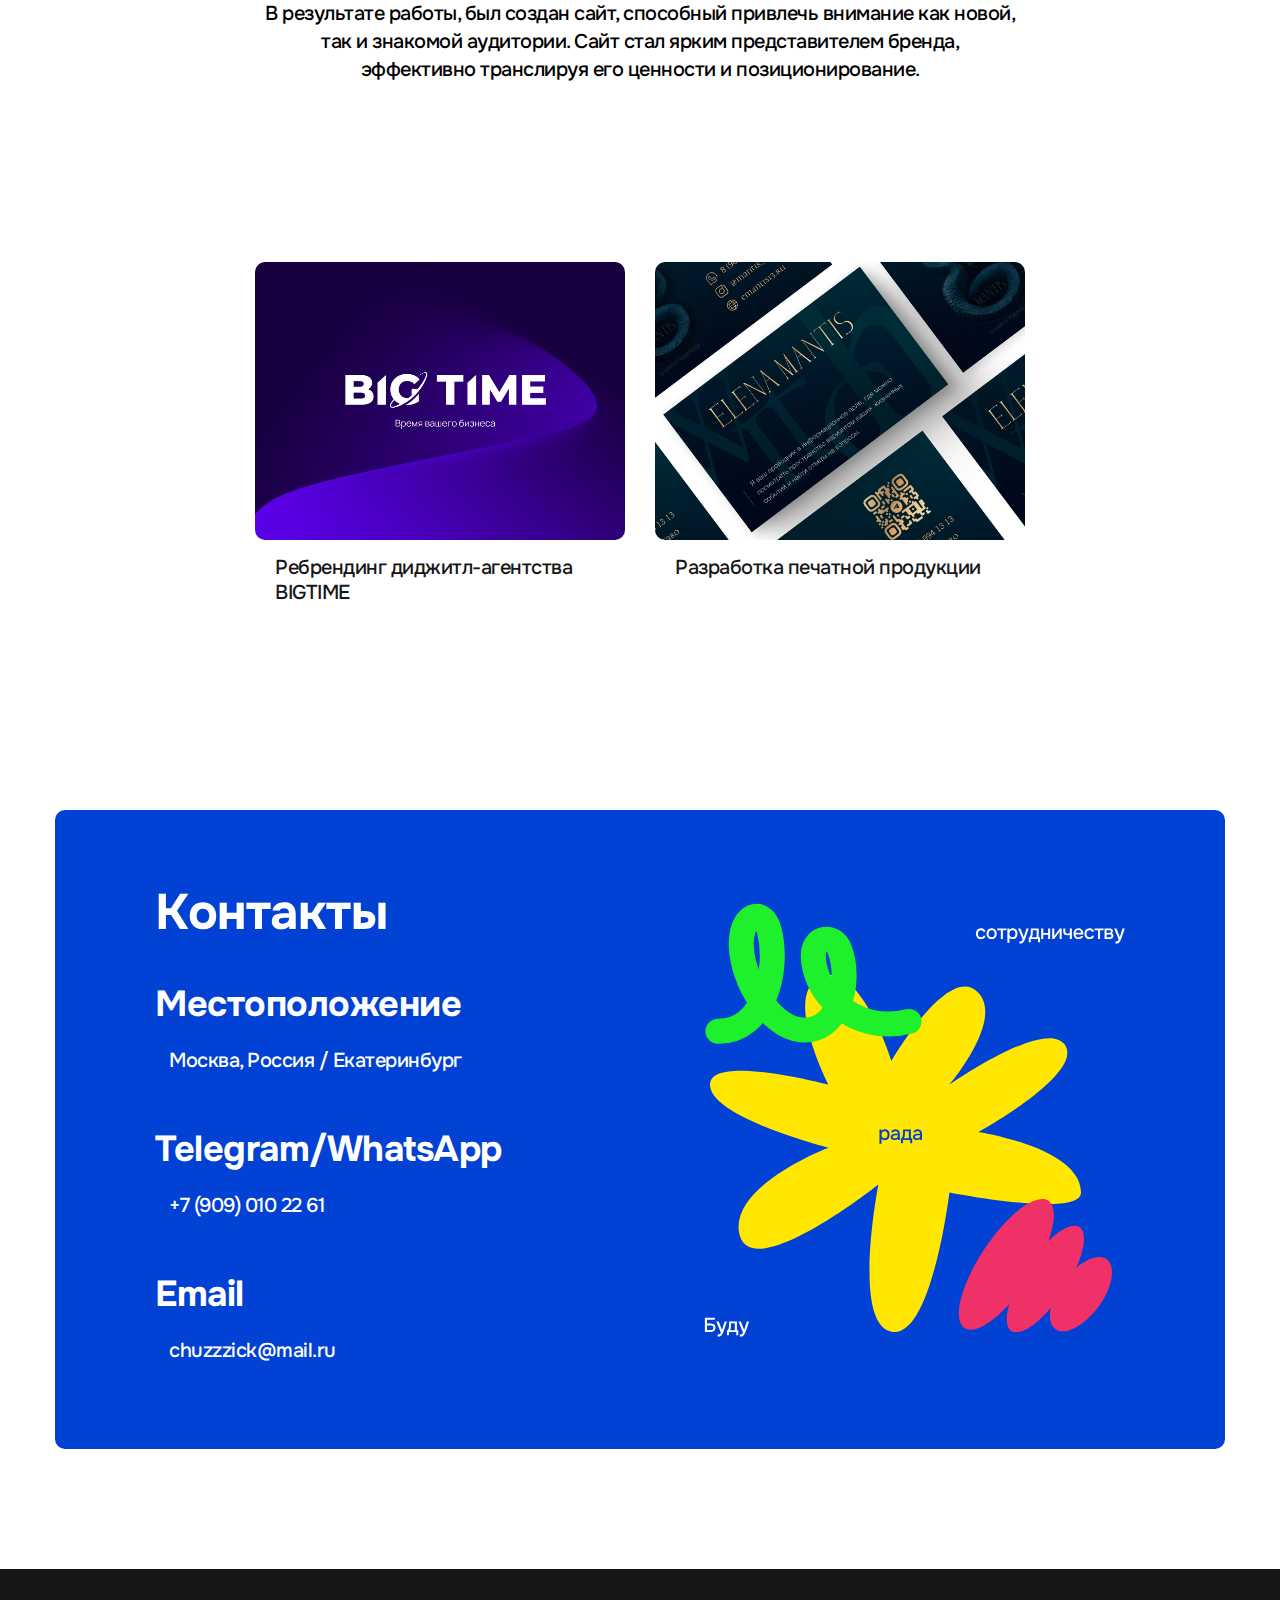
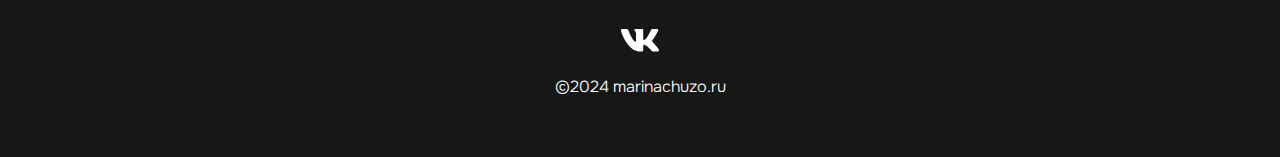
==== commit c5638be9: "Update project-page-advisor.html" ====
--- a/project-page-advisor.html
+++ b/project-page-advisor.html
@@ -66,7 +66,7 @@
     <div class="container_sol">
         <div class="project_sol">
             <div class="case_text_sol">
-                <strong>Русскоязычный сайт<br> <br> </strong>Дизайн русскоязычного сайта отличался лаконичностью <br> и минимализмом. Основной акцент был сделан на четкой демонстрации услуг и работы аудитории, уже знающей <br> и ценящей компанию.
+                <strong>Русскоязычный сайт<br> <br> </strong>Дизайн русскоязычного сайта отличался лаконичностью <br> и минимализмом. Основной акцент был сделан на четкой <br>демонстрации услуг и работы аудитории, уже знающей и ценящей компанию.
             </div>
             <a href="https://ad-visor.ru/?ysclid=m0ziyae33n662670393" class="bin3">Перейти на сайт</a>
         </div>
@@ -149,4 +149,4 @@
 </footer>
 
 </body>
-</html>+</html>
